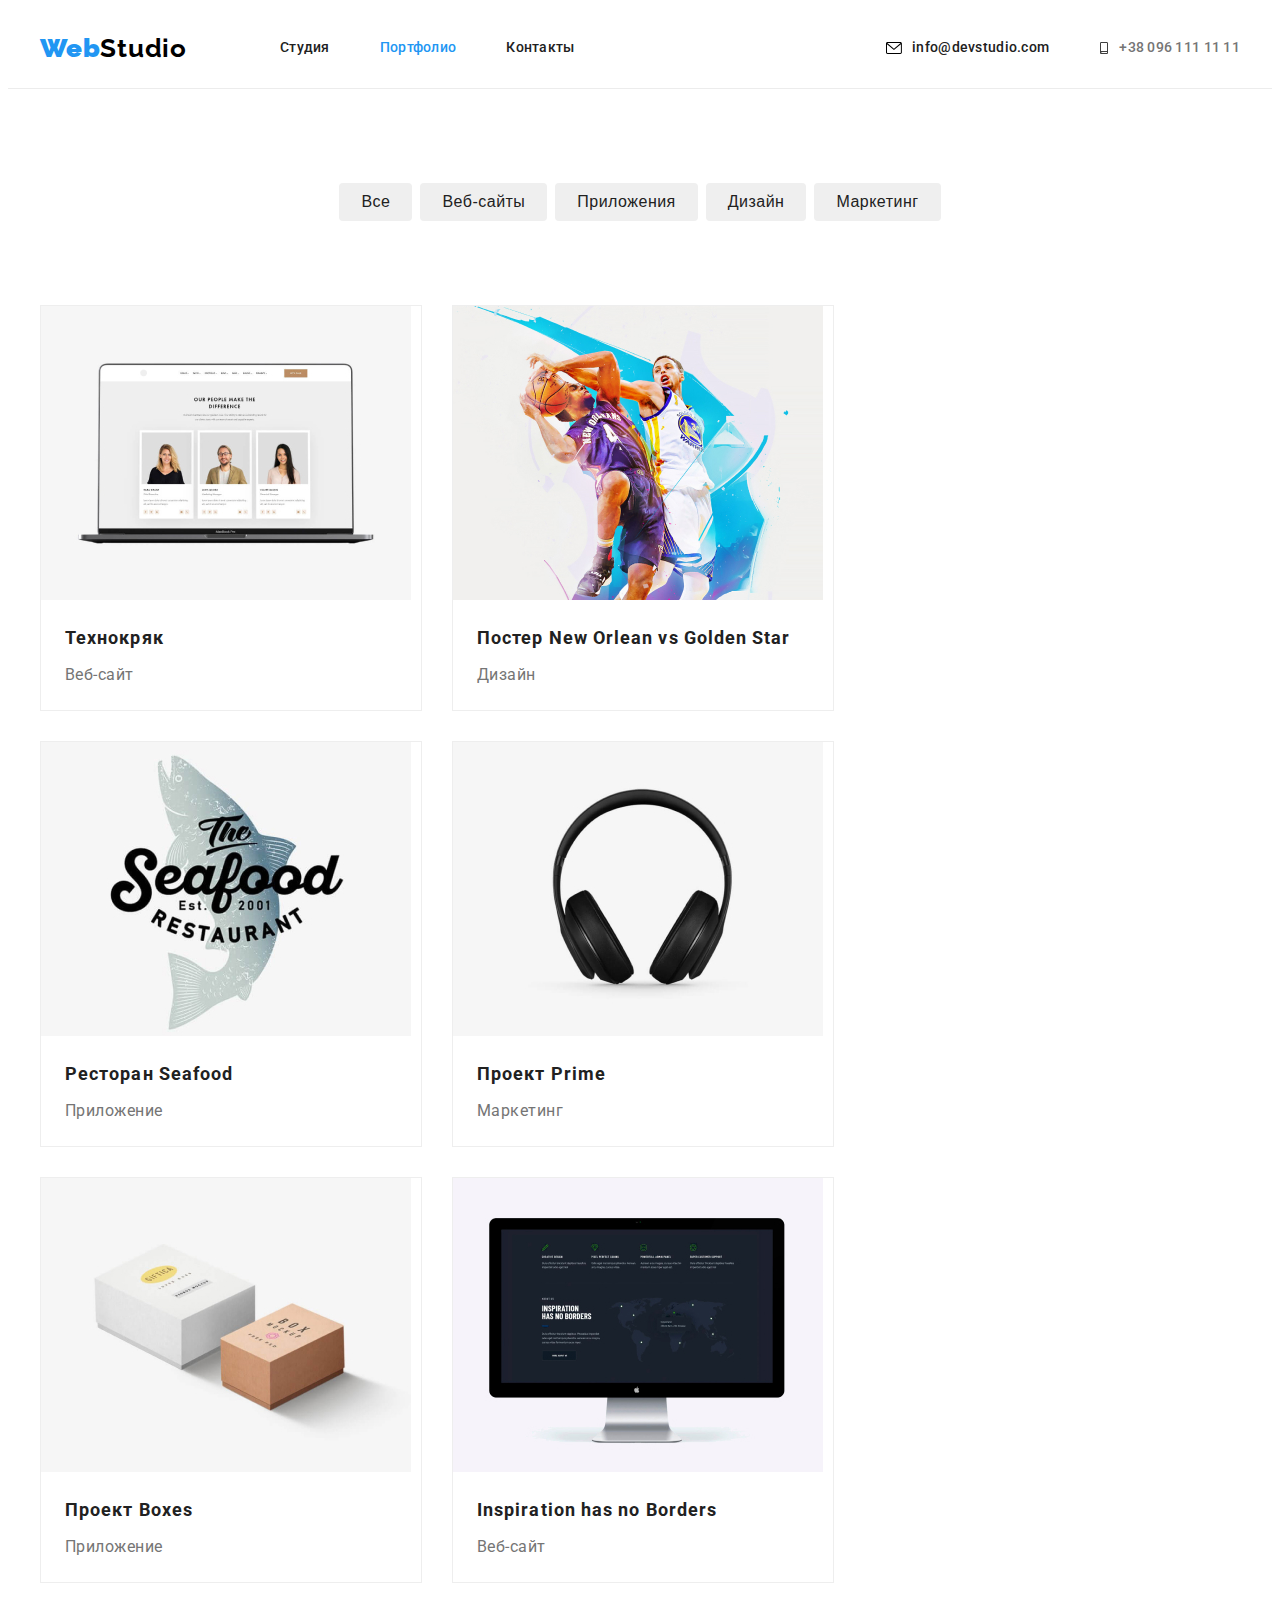
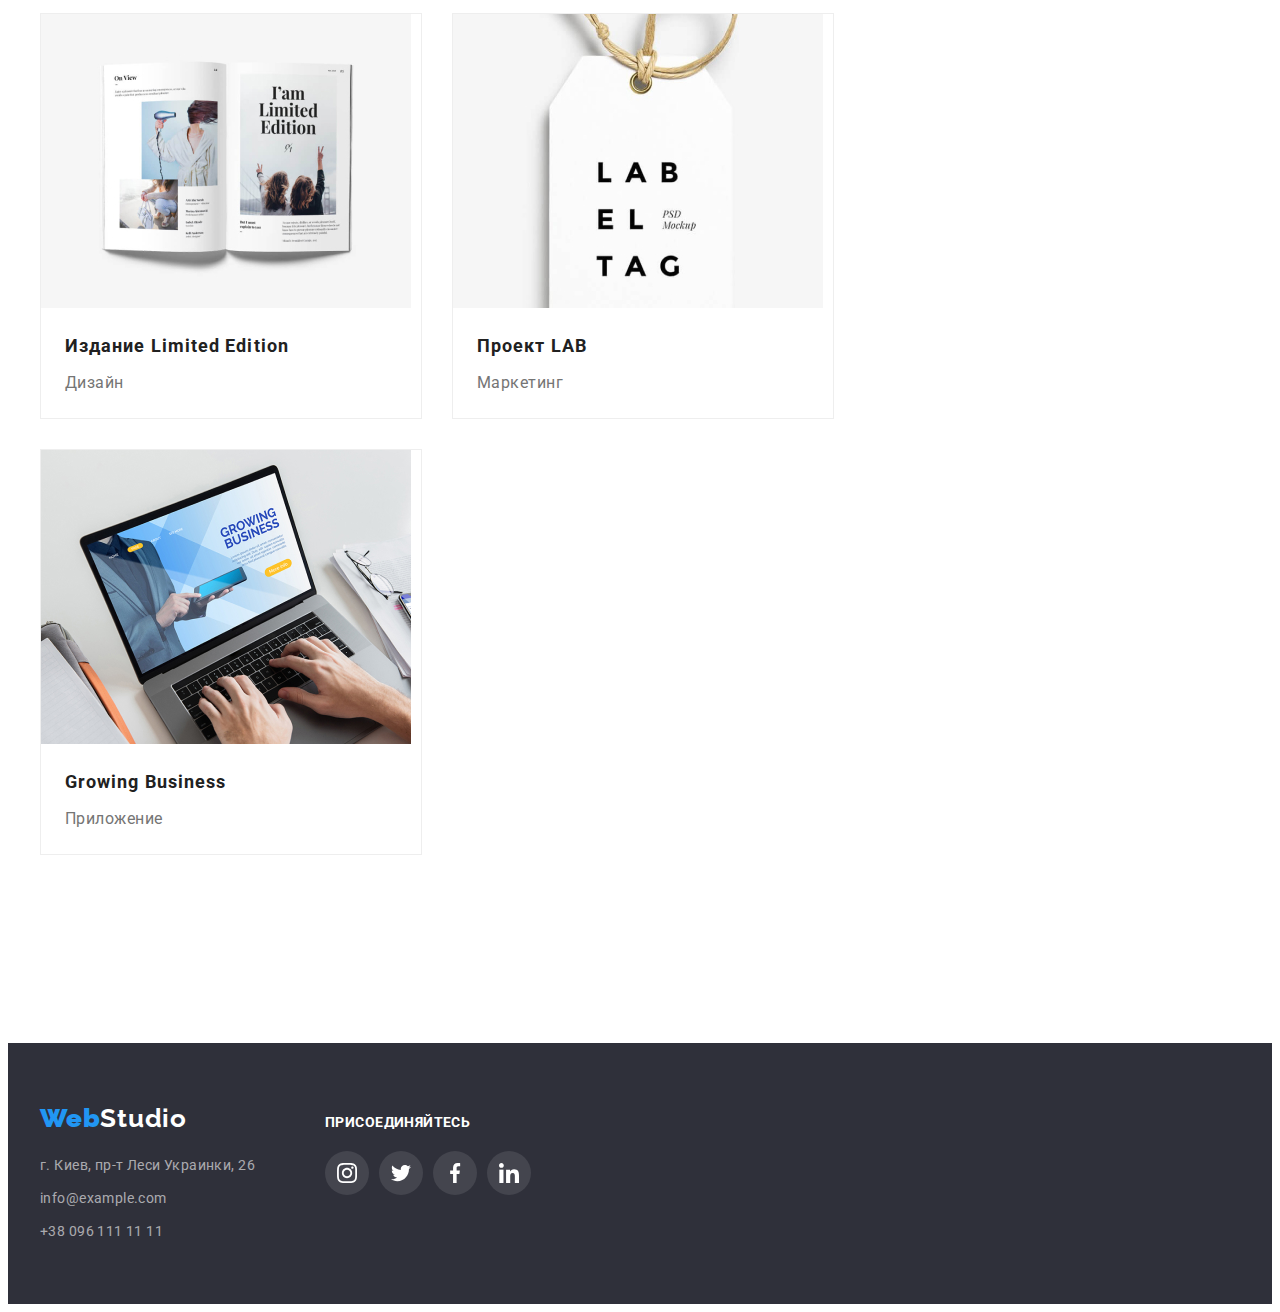
==== portfolio.html @ 1218a974 "c" ====
<!DOCTYPE html>
<html lang="ru">
  <head>
    <meta charset="UTF-8" />
    <meta http-equiv="X-UA-Compatible" content="IE=edge" />
    <meta name="viewport" content="width=device-width, initial-scale=1.0" />
    <title>Портфолио</title>
    <link
      rel="stylesheet"
      href="https://cdnjs.cloudflare.com/ajax/libs/modern-normalize/1.0.0/modern-normalize.min.css"
      integrity="sha512-ISS7cAi1PEhQ8jnbJpJZMd29NlhNj4AWYyLOSp2CE/CsHxTCu+r+t0D2yoJudVrd0/8fTVPUVDzY5Tvli75u/g=="
      crossorigin="anonymous"
    />
    <link rel="preconnect" href="https://fonts.gstatic.com" />
    <link
      href="https://fonts.googleapis.com/css2?family=Raleway:ital,wght@1,700&family=Roboto:wght@400;500;700;900&display=swap"
      rel="stylesheet"
    />
    <link rel="stylesheet" href="./css/styles.css" />
  </head>
  <body>
    <header class="header">
      <div class="container header-conteiner">
        <nav class="navigation">
          <a class="logo-link link" href=""
            ><span class="web">Web</span>Studio</a
          >

          <ul class="navigation-list list">
            <li class="navigation-item">
              <a class="navigation-link link" href="./index.html">Студия</a>
            </li>
            <li class="navigation-item">
              <a class="navigation-link link current" href="">Портфолио</a>
            </li>
            <li class="navigation-item">
              <a class="navigation-link link" href="">Контакты</a>
            </li>
          </ul>
        </nav>
        <ul class="header-contact-list list">
          <li class="header-contact-list-item">
            <a class="mail-link link" href="mailto:info@devstudio.com">
              <svg class="envelope">
                <use
                  class="envelope-icon"
                  href="./images/sprite.svg#icon-envelope"
                ></use>
              </svg>
              info@devstudio.com</a
            >
          </li>
          <li class="header-contact-list-item">
            <a class="tel-link link" href="tel:+380961111111"
              ><svg class="smartfone">
                <use
                  class="smartfone-icon"
                  href="./images/sprite.svg#icon-smartphone"
                ></use>
              </svg>
              +38 096 111 11 11</a
            >
          </li>
        </ul>
      </div>
    </header>
    <main>
      <section class="nav-btn">
        <div class="container">
          <h1 class="visually-hidden">Портфолио</h1>
          <!-- спрячется после стилизации -->
          <ul class="nav-btn-list list">
            <li class="navigation-btn-list-item">
              <button type="button" class="nav-btn-list-but">Все</button>
            </li>
            <li class="navigation-btn-list-item">
              <button type="button" class="nav-btn-list-but">Веб-сайты</button>
            </li>
            <li class="navigation-btn-list-item">
              <button type="button" class="nav-btn-list-but">Приложения</button>
            </li>
            <li class="navigation-btn-list-item">
              <button type="button" class="nav-btn-list-but">Дизайн</button>
            </li>
            <li class="navigation-btn-list-item">
              <button type="button" class="nav-btn-list-but">Маркетинг</button>
            </li>
          </ul>
          <h2 class="visually-hidden">Элементы портфолио</h2>
          <ul class="elements-list list">
            <li class="elements-list-item">
              <a class="link" href="">
                <img
                  class="elements-list-img"
                  src="./portfolio-images/tehno.jpg"
                  alt="рисунок ноутбука"
                  width="370"
                  height="294"
                />
                <div class="elements-list-wrapper">
                  <h3 class="elements-list-title">Технокряк</h3>
                  <p class="elements-list-progects">Веб-сайт</p>
                </div>
              </a>
            </li>
            <li class="elements-list-item">
              <a class="link" href="">
                <img
                  class="elements-list-img"
                  src="./portfolio-images/new-orlean.jpg"
                  alt="два парня играют в баскетбол"
                  width="370"
                  height="294"
                />
                <div class="elements-list-wrapper">
                  <h3 class="elements-list-title">
                    Постер New Orlean vs Golden Star
                  </h3>
                  <p class="elements-list-progects">Дизайн</p>
                </div>
              </a>
            </li>
            <li class="elements-list-item">
              <a class="link" href="">
                <img
                  class="elements-list-img"
                  src="./portfolio-images/seafood.jpg"
                  alt="логотип ресторана"
                />
                <div class="elements-list-wrapper">
                  <h3 class="elements-list-title">Ресторан Seafood</h3>
                  <p class="elements-list-progects">Приложение</p>
                </div>
              </a>
            </li>
            <li class="elements-list-item">
              <a class="link" href="">
                <img
                  class="elements-list-img"
                  src="./portfolio-images/prime.jpg"
                  alt="фото наушников"
                />
                <div class="elements-list-wrapper">
                  <h3 class="elements-list-title">Проект Prime</h3>
                  <p class="elements-list-progects">Маркетинг</p>
                </div>
              </a>
            </li>
            <li class="elements-list-item">
              <a class="link" href="">
                <img
                  class="elements-list-img"
                  src="./portfolio-images/boxes.jpg"
                  alt="лежат две коробки"
                />
                <div class="elements-list-wrapper">
                  <h3 class="elements-list-title">Проект Boxes</h3>
                  <p class="elements-list-progects">Приложение</p>
                </div>
              </a>
            </li>
            <li class="elements-list-item">
              <a class="link" href="">
                <img
                  class="elements-list-img"
                  src="./portfolio-images/inspiration.jpg"
                  alt="стоит монитоор"
                />
                <div class="elements-list-wrapper">
                  <h3 class="elements-list-title" lang="en">
                    Inspiration has no Borders
                  </h3>
                  <p class="elements-list-progects">Веб-сайт</p>
                </div>
              </a>
            </li>
            <li class="elements-list-item">
              <a class="link" href="">
                <img
                  class="elements-list-img"
                  src="./portfolio-images/limited.jpg"
                  alt="книга"
                />
                <div class="elements-list-wrapper">
                  <h3 class="elements-list-title">Издание Limited Edition</h3>
                  <p class="elements-list-progects">Дизайн</p>
                </div>
              </a>
            </li>

            <li class="elements-list-item">
              <a class="link" href="">
                <img
                  class="elements-list-img"
                  src="./portfolio-images/lab.jpg"
                  alt="черные буквы на белом ярлыке"
                  width="370"
                  height="294"
                />
                <div class="elements-list-wrapper">
                  <h3 class="elements-list-title">Проект LAB</h3>
                  <p class="elements-list-progects">Маркетинг</p>
                </div>
              </a>
            </li>
            <li class="elements-list-item">
              <a class="link" href="">
                <img
                  class="elements-list-img"
                  src="./portfolio-images/growing.jpg"
                  alt="человек работает за ноутбуком"
                  width="370"
                  height="294"
                />
                <div class="elements-list-wrapper">
                  <h3 class="elements-list-title" lang="en">
                    Growing Business
                  </h3>
                  <p class="elements-list-progects">Приложение</p>
                </div>
              </a>
            </li>
          </ul>
        </div>
      </section>
    </main>
    <footer class="footer">
      <h2 class="visually-hidden">Контакты</h2>

      <div class="container footer-container">
        <div class="footer-contacts">
          <a class="footer-logo link" href=""
            ><span class="web">Web</span>Studio</a
          >

          <address class="address">
            <ul class="footer-list list">
              <li class="footer-list-item">
                <a
                  class="footer-list-link link"
                  href="https://goo.gl/maps/RYazmXWVpMXztePi6"
                  target="_blank"
                  rel="noopener noreferrer"
                  >г. Киев, пр-т Леси Украинки, 26</a
                >
              </li>
              <li class="footer-list-item">
                <a class="footer-list-link link" href="mailto:info@example.com"
                  >info@example.com</a
                >
              </li>
              <li class="footer-list-item">
                <a class="footer-list-link link" href="tel:+380961111111"
                  >+38 096 111 11 11</a
                >
              </li>
            </ul>
          </address>
        </div>

        <div class="footer-social">
          <b class="footer-social-join">присоединяйтесь</b>
          <ul class="footer-social-list list">
            <li class="footer-social-list-item">
              <a class="footer-social-list-link link" href="">
                <div class="footer-social-block">
                  <svg class="footer-social-list-icon">
                    <use href="./images/sprite.svg#icon-instagram"></use>
                  </svg>
                </div>
              </a>
            </li>
            <li class="footer-social-list-item">
              <a class="footer-social-list-link link" href="">
                <div class="footer-social-block">
                  <svg class="footer-social-list-icon">
                    <use href="./images/sprite.svg#icon-twitter"></use>
                  </svg>
                </div>
              </a>
            </li>
            <li class="footer-social-list-item">
              <a class="footer-social-list-link link" href="">
                <div class="footer-social-block">
                  <svg class="footer-social-list-icon">
                    <use href="./images/sprite.svg#icon-facebook"></use>
                  </svg>
                </div>
              </a>
            </li>
            <li class="footer-social-list-item">
              <a class="footer-social-list-link link" href="">
                <div class="footer-social-block">
                  <svg class="footer-social-list-icon">
                    <use href="./images/sprite.svg#icon-linkedin"></use>
                  </svg>
                </div>
              </a>
            </li>
          </ul>
        </div>
      </div>
    </footer>
  </body>
</html>
---- css/styles.css ----
:root {
  --main-font: "Roboto", sans-serif;
  --secondary-font: "Raleway", sans-serif;
  --accent-color: #2196f3;
}
body {
  font-family: var(--main-font);
}
h1,
h2,
h3,
h4,
h5,
h6,
p {
  margin: 0;
}
ul,
ol {
  margin: 0;
  padding: 0;
}
img {
  display: block;
}
.link {
  text-decoration: none;
}
.list {
  list-style: none;
}
.address {
  font-style: normal;
}
.visually-hidden {
  position: absolute !important;
  clip: rect(1px 1px 1px 1px); /* IE6, IE7 */
  clip: rect(1px, 1px, 1px, 1px);
  padding: 0 !important;
  border: 0 !important;
  height: 1px !important;
  width: 1px !important;
  overflow: hidden;
}
.navigation-list .link.current {
  color: var(--accent-color);
}
/* =======================ШАПКА============================ */
.header {
  padding: 0;
  margin: 0;

  border-bottom: 1px solid #ececec;
}
.header .header-conteiner {
  display: flex;
  align-items: center;
}
.container {
  width: 1200px;
  margin: 0 auto;
  padding-left: 15px;
  padding-right: 15px;
}
.navigation {
  display: flex;
  align-items: center;
}

.navigation-list {
  display: flex;
  align-items: center;
  margin: 0;
  padding: 0;
}

.navigation-item:not(:last-child) {
  margin-right: 50px;
}
.navigation-link {
  font-weight: 500;
  font-size: 14px;
  line-height: 1.14;
  letter-spacing: 0.02em;
  display: block;
  padding: 32px 0;

  color: #212121;
}
.navigation-link:hover,
.navigation-link:focus {
  color: var(--accent-color);
}
.web {
  font-family: var(--secondary-font);

  font-weight: 900;
  font-size: 26px;
  line-height: 1.19x;

  letter-spacing: 0.03em;

  color: var(--accent-color);
}
.logo-link {
  margin-right: 93px;
  font-family: var(--secondary-font);

  font-weight: 700;
  font-size: 26px;
  line-height: 1.19;

  letter-spacing: 0.03em;

  color: #000000;
}
.header-contact-list {
  display: flex;
  align-items: center;

  margin-left: auto;
  padding: 0;
}
.header-contact-list-item {
  display: flex;
  align-items: center;
  margin-left: auto;
}
.envelope {
  display: flex;
  align-items: center;
  width: 16px;
  height: 12px;
  margin-right: 10px;
}
.envelope:focus,
.envelope:hover {
  fill: var(--accent-color);
}

.mail-link {
  align-items: center;
  display: flex;
  padding: 32px 0;

  margin-right: 50px;
  font-weight: 500;
  font-size: 14px;
  line-height: 1.14;
  letter-spacing: 0.02em;

  color: #212121;
}
.mail-link:hover,
.mail-link:focus {
  color: var(--accent-color);
  fill: var(--accent-color);
}
.smartfone {
  display: flex;
  align-items: center;
  width: 10px;
  height: 12px;
  margin-right: 10px;
}
.smartfone:hover,
.smartfone:focus {
  fill: var(--accent-color);
}
.tel-link {
  align-items: center;
  display: flex;
  padding: 32px 0;
  font-weight: 500;
  font-size: 14px;
  line-height: 1.14;
  letter-spacing: 0.02em;

  color: #757575;
}
.tel-link:hover,
.tel-link:focus {
  color: var(--accent-color);
  fill: var(--accent-color);
}
/* ============================КОНЕЦ ШАПКИ========================== */

/* ===========================ГЛАВНАЯ СТУДИЯ=============================== */
.hero .container {
  padding: 200px 252px;
  text-align: center;

  width: 1200px;
  margin: 0 auto;
  padding-left: 15px;
  padding-right: 15px;
}
.hero-container {
  margin: 0 auto;
  max-width: 1600px;
  background-color: #2f303a;
  background-image: url("../images/hero-logo/main-logo.jpg");
  background-repeat: no-repeat;
  background-size: cover;
}
.hero {
  background-color: #2f303a;
  margin: 0;
}
.hero-title {
  font-weight: 900;
  font-size: 44px;
  line-height: 1.36;
  max-width: calc(100% / 1.72);
  margin: 0 auto 30px auto;

  letter-spacing: 0.06em;
  text-transform: uppercase;

  color: #ffffff;
}
.modal-btn {
  display: block;
  margin: 0 auto;
  font-weight: 700;
  font-size: 16px;
  line-height: 1.9;
  cursor: pointer;
  min-width: 200px;
  padding-top: 10px;
  padding-bottom: 10px;
  padding-left: 32px;
  padding-right: 32px;

  color: #ffffff;
  background: #2196f3;
  box-shadow: 0px 4px 4px rgba(0, 0, 0, 0.15);
  border: transparent;
  border-radius: 4px;
}
.privelegius {
  margin: 0;
  padding: 94px 0;
}
.privelegius-group {
  display: flex;
  justify-content: center;
  align-items: center;
  margin-bottom: 30px;
  padding-top: 25px;
  padding-bottom: 25px;
  padding-left: 100px;
  padding-right: 100px;
  background: #f5f4fa;
  border-radius: 4px;
}
.privelegius-group-icon {
  width: 70px;
  height: 70px;
}
.privelegius-title {
  margin-bottom: 10px;
  font-weight: 700;
  font-size: 14px;
  line-height: 1.14;
  letter-spacing: 0.03em;
  text-transform: uppercase;

  color: #212121;
}
.privelegius-list {
  display: flex;
  margin-left: -30px;
  margin-top: -30px;
}
.privelegius-item {
  flex-basis: calc(100% / 4 - 30px);
  margin-left: 30px;
  margin-top: 30px;
}
.discription {
  font-weight: normal;
  font-size: 14px;
  line-height: 1.71;
  margin: 0;

  letter-spacing: 0.03em;

  color: #757575;
}
.about-title {
  text-align: center;

  margin-bottom: 50px;
  font-weight: 700;
  font-size: 36px;
  line-height: 1.17;

  letter-spacing: 0.03em;

  color: #212121;
}
.about {
  margin: 0;
  padding-bottom: 94px;
}
.about-list {
  display: flex;
  flex-wrap: wrap;
  margin-left: -30px;

  margin-top: -30px;
}
.about-list-item {
  flex-basis: calc(100% / 3 - 30px);
  margin-left: 30px;
  margin-top: 30px;
}
.about-list-img {
  display: block;
  max-width: 100%;
}
.social-list {
  display: flex;
  align-items: center;
  justify-content: space-between;
  margin-left: 32px;
  margin-right: 32px;
  background: #ffffff;
  margin-top: 16px;
}

.social-block {
  display: flex;
  justify-content: center;
  align-items: center;
  width: 44px;
  height: 44px;
  border-radius: 50%;
}
.social-list-link:hover .social-block {
  background-color: var(--accent-color);
}
.social-list-link:focus .social-block {
  background-color: var(--accent-color);
}
.social-list-link:hover .social-list-icon {
  fill: #ffffff;
}
.social-list-link:focus .social-list-icon {
  fill: #ffffff;
}
.social-list-icon {
  width: 20px;
  height: 20px;
  fill: #afb1b8;
}

.members {
  margin: 0;

  background-color: #f5f4fa;
  padding-top: 94px;
  padding-bottom: 94px;
}
.members-title {
  text-align: center;
  margin-bottom: 50px;
  font-weight: 700;
  font-size: 36px;
  line-height: 1.7;

  letter-spacing: 0.03em;

  color: #212121;
}
.members-list {
  display: flex;
  flex-wrap: wrap;
  margin-left: -30px;
  margin-top: -30px;
}
.members-list-item {
  flex-basis: calc(100% / 4 - 30px);
  margin-left: 30px;
  margin-top: 30px;
  box-shadow: 0px 1px 3px rgba(0, 0, 0, 0.12), 0px 1px 1px rgba(0, 0, 0, 0.14),
    0px 2px 1px rgba(0, 0, 0, 0.2);
  border-radius: 0px 0px 4px 4px;
  background: #ffffff;
}
.members-list-foto {
  display: block;
  max-width: 100%;
}
.members-list-wrapper {
  padding-top: 30px;
  padding-bottom: 30px;
}
.name-title {
  font-weight: 500;
  font-size: 16px;
  line-height: 1.19;
  text-align: center;
  margin-bottom: 10px;

  letter-spacing: 0.03em;

  color: #212121;
}
.profession {
  font-weight: 400;
  font-size: 16px;
  line-height: 1.19;
  text-align: center;

  letter-spacing: 0.03em;

  color: #757575;
}
.clients {
  display: flex;
  align-items: center;
  justify-content: center;
  padding-top: 94px;
  padding-bottom: 94px;
}
.clients-title {
  font-family: var(--main-font);
  font-style: normal;
  font-weight: bold;
  font-size: 36px;
  line-height: 1.16;
  text-align: center;
  letter-spacing: 0.03em;
  margin-bottom: 50px;

  color: #212121;
}
.clients-list {
  display: flex;
  align-items: center;
  justify-content: center;
  flex-wrap: wrap;
  margin-left: -30px;
  margin-top: -30px;
}
.clients-block {
  flex-basis: calc(100% / 6 - 30px);
  margin-left: 30px;
  margin-top: 30px;
  width: 170px;
  height: 90px;
  border: 1px solid #afb1b8;
  box-sizing: border-box;
  border-radius: 4px;
  display: inline-flex;
  justify-content: center;
  align-items: center;
}
.clients-list-link:focus .clients-list-icon {
  fill: var(--accent-color);
}
.clients-list-link:hover .clients-list-icon {
  fill: var(--accent-color);
}

.clients-list-link:hover .clients-block {
  border-color: var(--accent-color);
}
.clients-list-link:focus .clients-block {
  border-color: var(--accent-color);

  cursor: pointer;
}

.clients-list-icon {
  fill: #afb1b8;
}
/* =======================КОНЕЦ ГЛАВНОЙ СТУДИИ================== */

/* ===============================ФУТЕР========================== */
.footer {
  display: flex;
  background-color: #2f303a;
  padding-top: 60px;
  padding-bottom: 60px;
}

.footer-logo {
  display: block;

  margin-bottom: 20px;
  font-family: var(--secondary-font);

  font-weight: bold;
  font-size: 26px;
  line-height: 1.19;

  letter-spacing: 0.03em;

  color: #ffffff;
}
.footer-list-item:not(:last-child) {
  margin-bottom: 9px;
}

.footer-list-link {
  font-weight: 400;
  font-size: 14px;
  line-height: 1.71;

  letter-spacing: 0.03em;

  color: #ffffff99;
}
.footer-list-link:hover,
.footer-list-link:focus {
  color: #ffffff;
}
.footer-container {
  display: flex;
  align-items: baseline;
}
.footer-social {
  margin-left: 70px;
}
.footer-social-list-item:not(:last-child) {
  margin-right: 10px;
}
.footer-social-join {
  font-family: var(--main-font);

  font-weight: bold;
  font-size: 14px;
  line-height: 1.14;
  letter-spacing: 0.03em;
  text-transform: uppercase;

  color: #ffffff;
}
.footer-social-block {
  display: flex;
  justify-content: center;
  align-items: center;
  width: 44px;
  height: 44px;
  border-radius: 50%;
  background: rgba(255, 255, 255, 0.1);
}
.footer-social-list {
  display: flex;
  align-items: center;
  justify-content: space-between;
  margin-top: 20px;
}
.footer-social-list-icon {
  width: 20px;
  height: 20px;
  fill: #ffffff;
}
.footer-social-list-link:hover .footer-social-block {
  background-color: var(--accent-color);
}

/* ======================КОНЕЦ ФУТЕРА===================== */

/* =========================ГЛАВНАЯ ПОРТФОЛИО================== */
.nav-btn {
  margin: 0;
  padding: 94px 0;
}
.nav-btn-list {
  display: flex;

  justify-content: center;
  margin: 0 0 50px 0;
  padding: 0;
}
.navigation-btn-list-item:not(:last-child) {
  margin-right: 8px;
}
.nav-btn-list-but {
  display: block;
  padding: 6px 22px;
  font-weight: 500;
  font-size: 16px;
  line-height: 1.62;
  border: transparent;
  border-radius: 4px;

  letter-spacing: 0.03em;

  color: #212121;
}
.nav-btn-list-but:hover,
.nav-btn-list-but:focus {
  background: var(--accent-color);
  color: #ffffff;
  box-shadow: 0px 3px 1px rgba(0, 0, 0, 0.1), 0px 1px 2px rgba(0, 0, 0, 0.08),
    0px 2px 2px rgba(0, 0, 0, 0.12);
}
.elements-list {
  display: flex;
  flex-wrap: wrap;
  margin-top: -30px;
  margin-left: -30px;
  padding-top: 34px;
  padding-bottom: 94px;
}
.elements-list-item {
  flex-basis: calc(100% / 3 - 30px);
  margin-left: 30px;
  margin-top: 30px;
  border: 1px solid #eee;
}
.elements-list-img {
  display: block;
  align-items: center;
  max-width: 100%;
  margin: 0 0 20px 0;
}

.elements-list-title {
  margin: 0 0 4px 0;
  padding: 0 24px;
  font-weight: 700;
  font-size: 18px;
  line-height: 2;

  letter-spacing: 0.06em;

  color: #212121;
}
.elements-list-progects {
  margin: 0 0 20px 0;
  padding: 0 24px;
  font-weight: normal;
  font-size: 16px;
  line-height: 1.88;

  letter-spacing: 0.03em;

  color: #757575;
}
.elements-list-item:hover {
  box-shadow: 0px 1px 1px rgba(0, 0, 0, 0.12), 0px 4px 4px rgba(0, 0, 0, 0.06),
    1px 4px 6px rgba(0, 0, 0, 0.16);
}
/* ======================КОНЕЦ ГЛАВНОЙ ПОРТФОЛИО=============== */
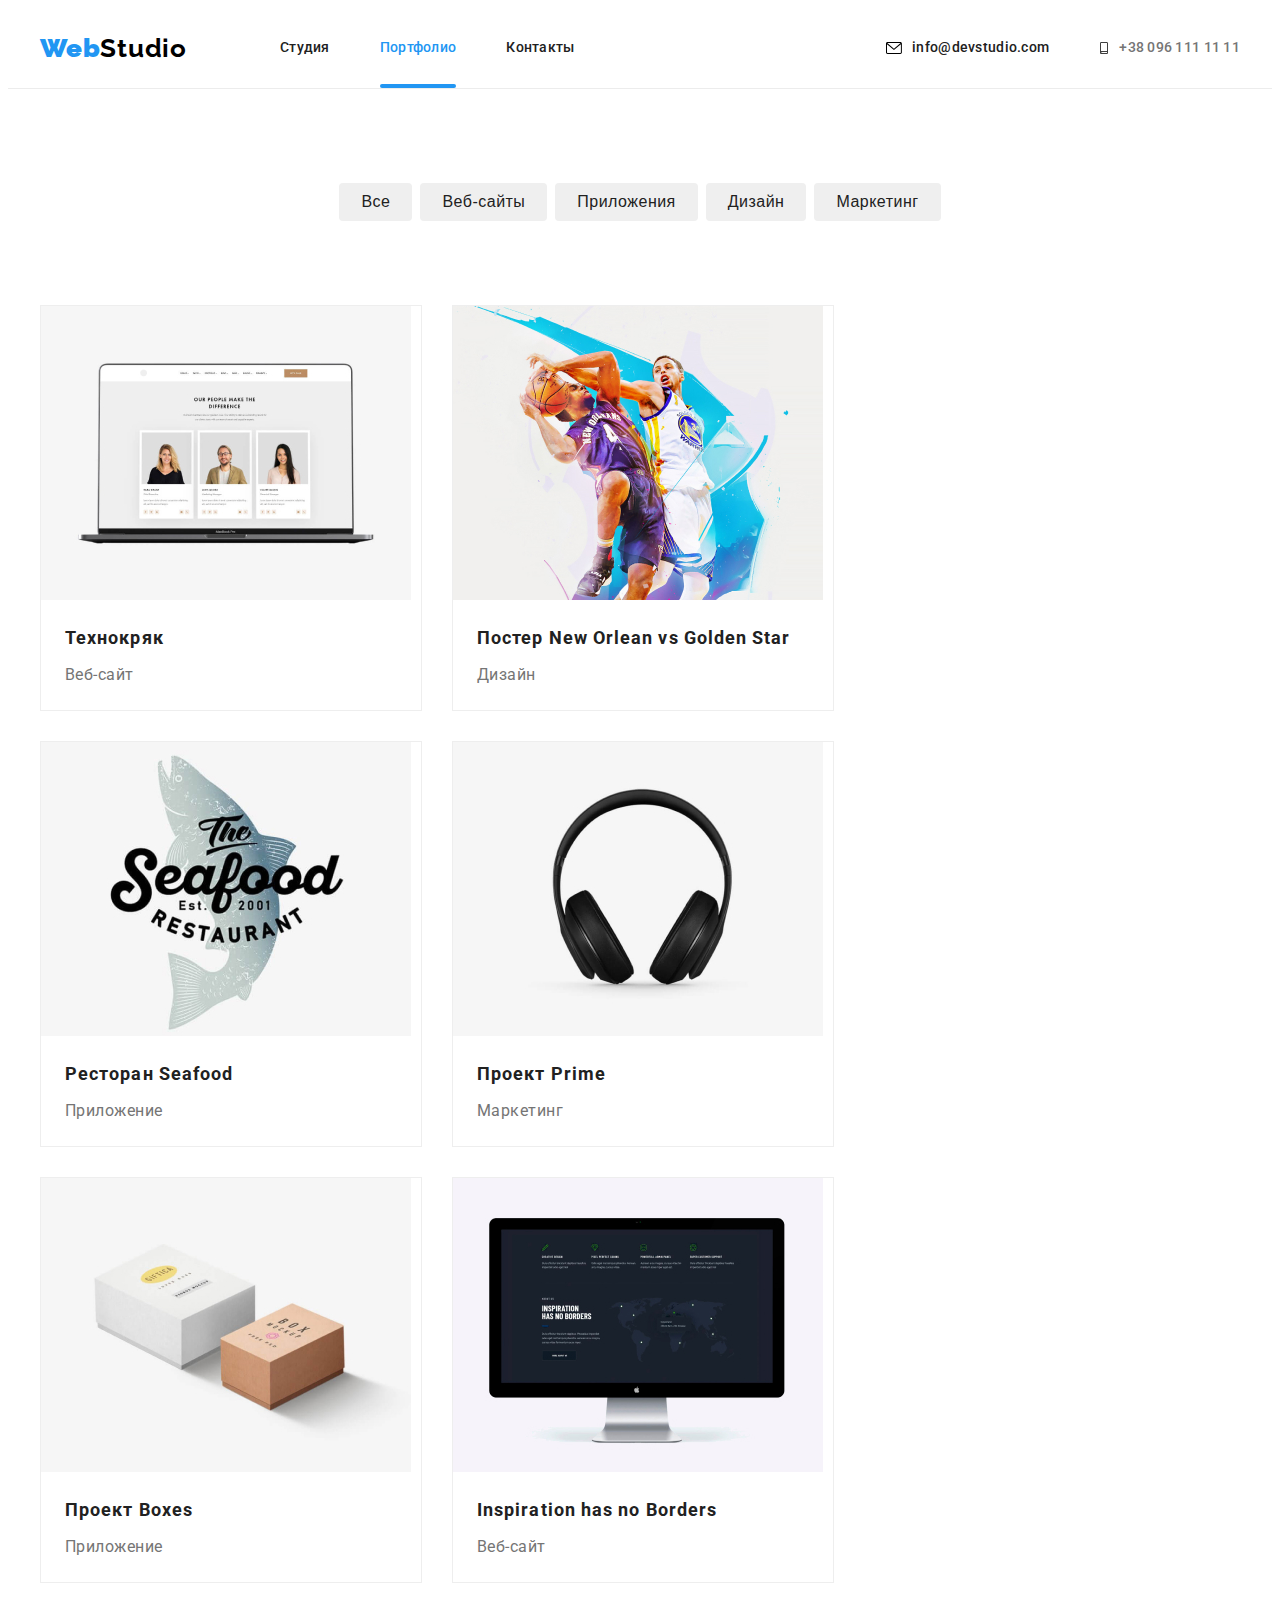
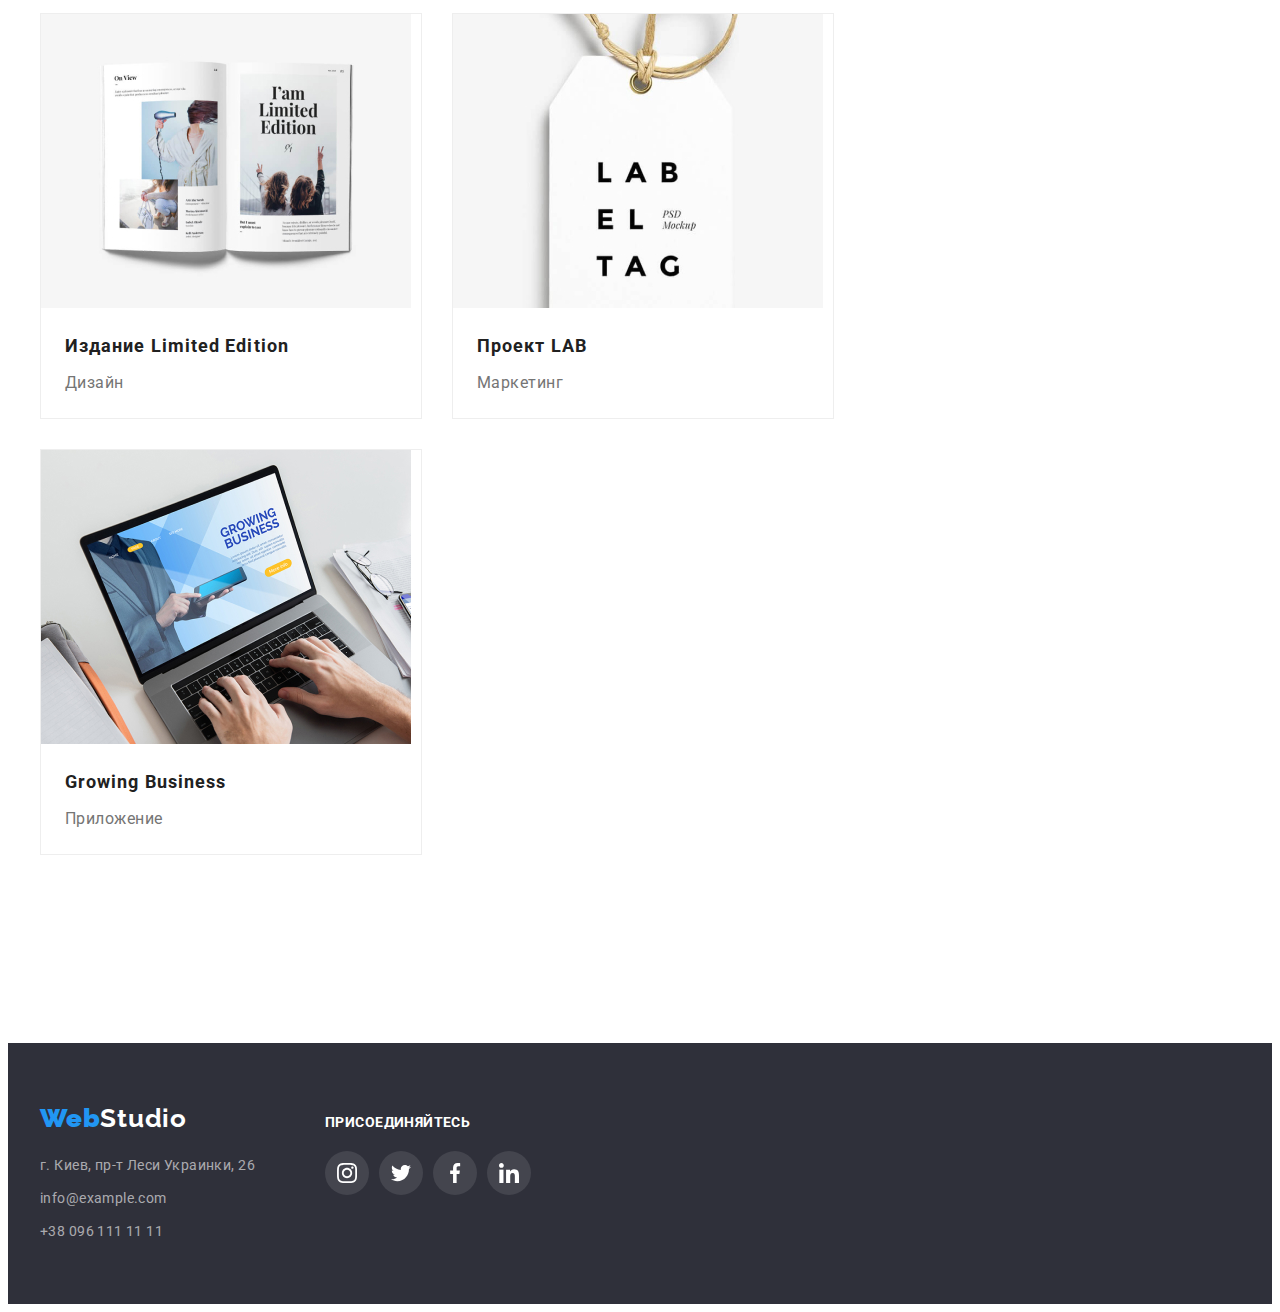
==== commit 559eeb47: "эффекты шапки" ====
--- a/portfolio.html
+++ b/portfolio.html
@@ -31,7 +31,9 @@
               <a class="navigation-link link" href="./index.html">Студия</a>
             </li>
             <li class="navigation-item">
-              <a class="navigation-link link current" href="">Портфолио</a>
+              <a class="navigation-link link current active-nav-link" href=""
+                >Портфолио</a
+              >
             </li>
             <li class="navigation-item">
               <a class="navigation-link link" href="">Контакты</a>
--- a/css/styles.css
+++ b/css/styles.css
@@ -86,6 +86,23 @@
   padding: 32px 0;
 
   color: #212121;
+  transition-property: color;
+  transition-timing-function: cubic-bezier(0.4, 0, 0.2, 1);
+  transition-duration: 250ms;
+}
+.navigation-list .navigation-item {
+  position: relative;
+}
+.active-nav-link::after {
+  content: "";
+  position: absolute;
+  display: block;
+  top: 76px;
+  left: 0;
+  width: 100%;
+  height: 4px;
+  border-radius: 2px;
+  background: var(--accent-color);
 }
 .navigation-link:hover,
 .navigation-link:focus {
@@ -132,6 +149,9 @@
   width: 16px;
   height: 12px;
   margin-right: 10px;
+  transition-property: fill;
+  transition-timing-function: cubic-bezier(0.4, 0, 0.2, 1);
+  transition-duration: 250ms;
 }
 .envelope:focus,
 .envelope:hover {
@@ -162,6 +182,9 @@
   width: 10px;
   height: 12px;
   margin-right: 10px;
+  transition-property: fill;
+  transition-timing-function: cubic-bezier(0.4, 0, 0.2, 1);
+  transition-duration: 250ms;
 }
 .smartfone:hover,
 .smartfone:focus {
